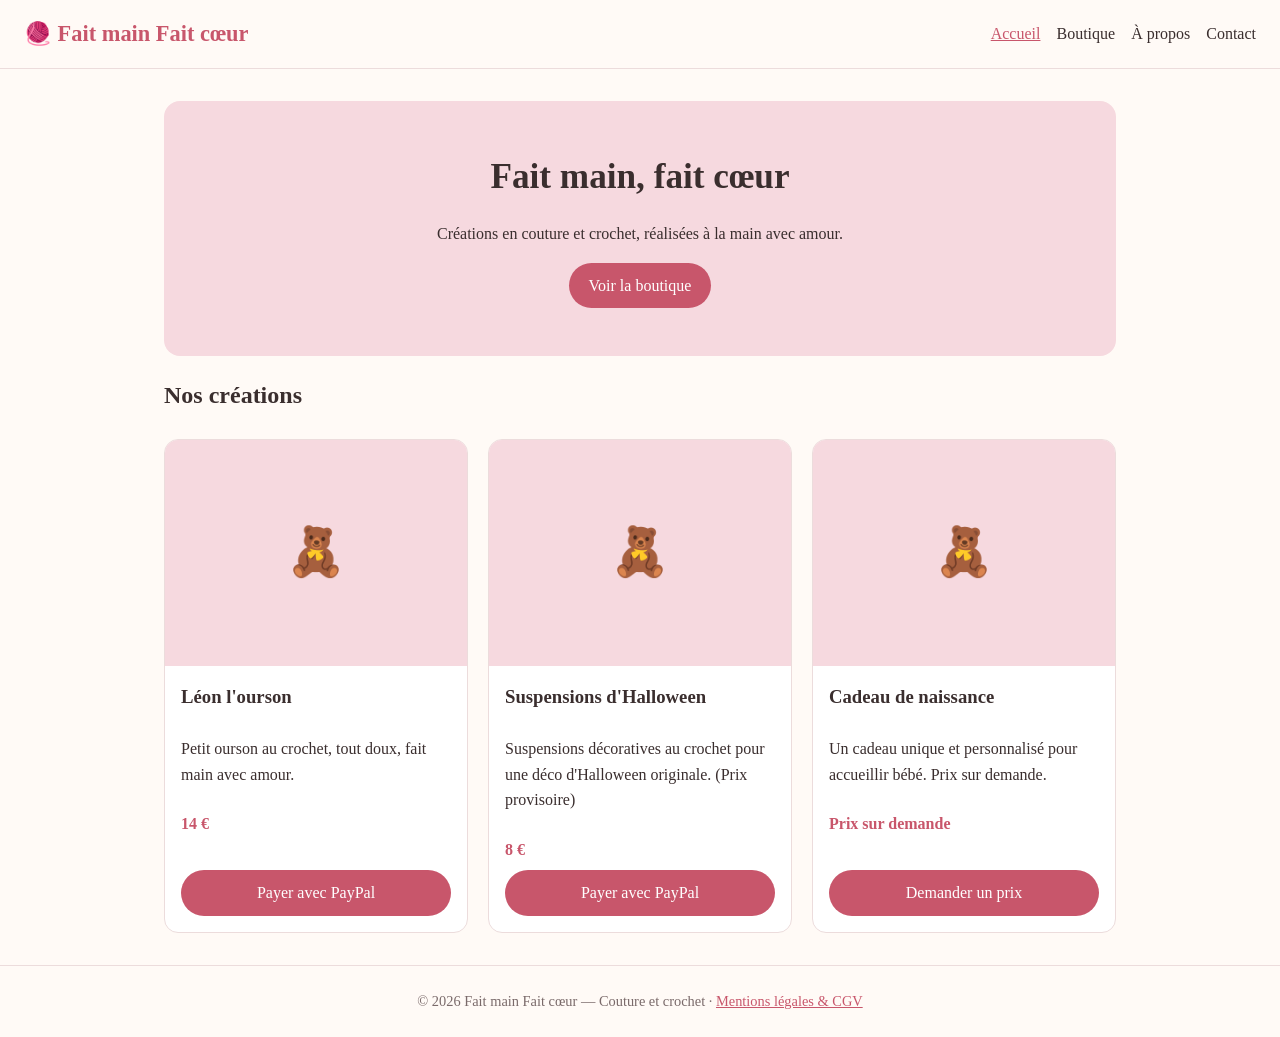
==== index.html @ d3f8ce73 "Site Fait main Fait coeur Co-Authored-By: Claude Sonnet 5.5 <noreply@anthropic.com>" ====
<!doctype html>
<html lang="fr"><head><meta charset="utf-8"><meta name="viewport" content="width=device-width,initial-scale=1">
<title>Accueil — Fait main Fait cœur</title><link rel="stylesheet" href="style.css"></head>
<body><header></header><main>
<section class="hero"><h1>Fait main, fait cœur</h1><p>Créations en couture et crochet, réalisées à la main avec amour.</p><a class="btn" href="boutique.html">Voir la boutique</a></section>
<h2>Nos créations</h2><div class="grid" id="produits" data-max="3"></div>
</main><footer></footer><script src="produits.js"></script><script src="app.js"></script></body></html>
---- style.css ----
:root{--bg:#fffaf6;--card:#fff;--text:#3a2e2e;--muted:#7a6a6a;--accent:#c8566b;--accent2:#f6d9df;--border:#ecdcdc}
@media(prefers-color-scheme:dark){:root{--bg:#1d1719;--card:#2a2124;--text:#f3e9e9;--muted:#b9a8a8;--accent:#e57a8f;--accent2:#43292f;--border:#3d2f33}}
*{box-sizing:border-box}
body{margin:0;font-family:Georgia,'Times New Roman',serif;background:var(--bg);color:var(--text);line-height:1.6}
a{color:var(--accent)}
header{display:flex;flex-wrap:wrap;gap:12px;justify-content:space-between;align-items:center;padding:16px 24px;border-bottom:1px solid var(--border)}
.logo{font-size:1.4rem;font-weight:bold;text-decoration:none;color:var(--accent)}
nav a{margin-left:16px;text-decoration:none;color:var(--text)}
nav a:hover,nav a.on{color:var(--accent);text-decoration:underline}
main{max-width:1000px;margin:0 auto;padding:32px 24px}
.hero{text-align:center;padding:48px 16px;background:var(--accent2);border-radius:16px}
.hero h1{margin:0 0 8px;font-size:2.2rem}
.btn{display:inline-block;background:var(--accent);color:#fff;padding:10px 20px;border-radius:999px;text-decoration:none;border:0;font:inherit;cursor:pointer}
.grid{display:grid;grid-template-columns:repeat(auto-fill,minmax(260px,1fr));gap:20px;margin-top:24px}
.card{background:var(--card);border:1px solid var(--border);border-radius:14px;overflow:hidden;display:flex;flex-direction:column}
.card .img{aspect-ratio:4/3;background:var(--accent2);display:flex;align-items:center;justify-content:center;font-size:3rem}
.card img{width:100%;height:100%;object-fit:cover;display:block}
.card .body{padding:16px;display:flex;flex-direction:column;gap:8px;flex:1}
.card h3{margin:0}.prix{font-weight:bold;color:var(--accent)}
.card .btn{margin-top:auto;text-align:center}
form{display:grid;gap:12px;max-width:520px}
input,textarea{padding:10px;border:1px solid var(--border);border-radius:8px;background:var(--card);color:var(--text);font:inherit}
footer{text-align:center;color:var(--muted);padding:24px;border-top:1px solid var(--border);font-size:.9rem}
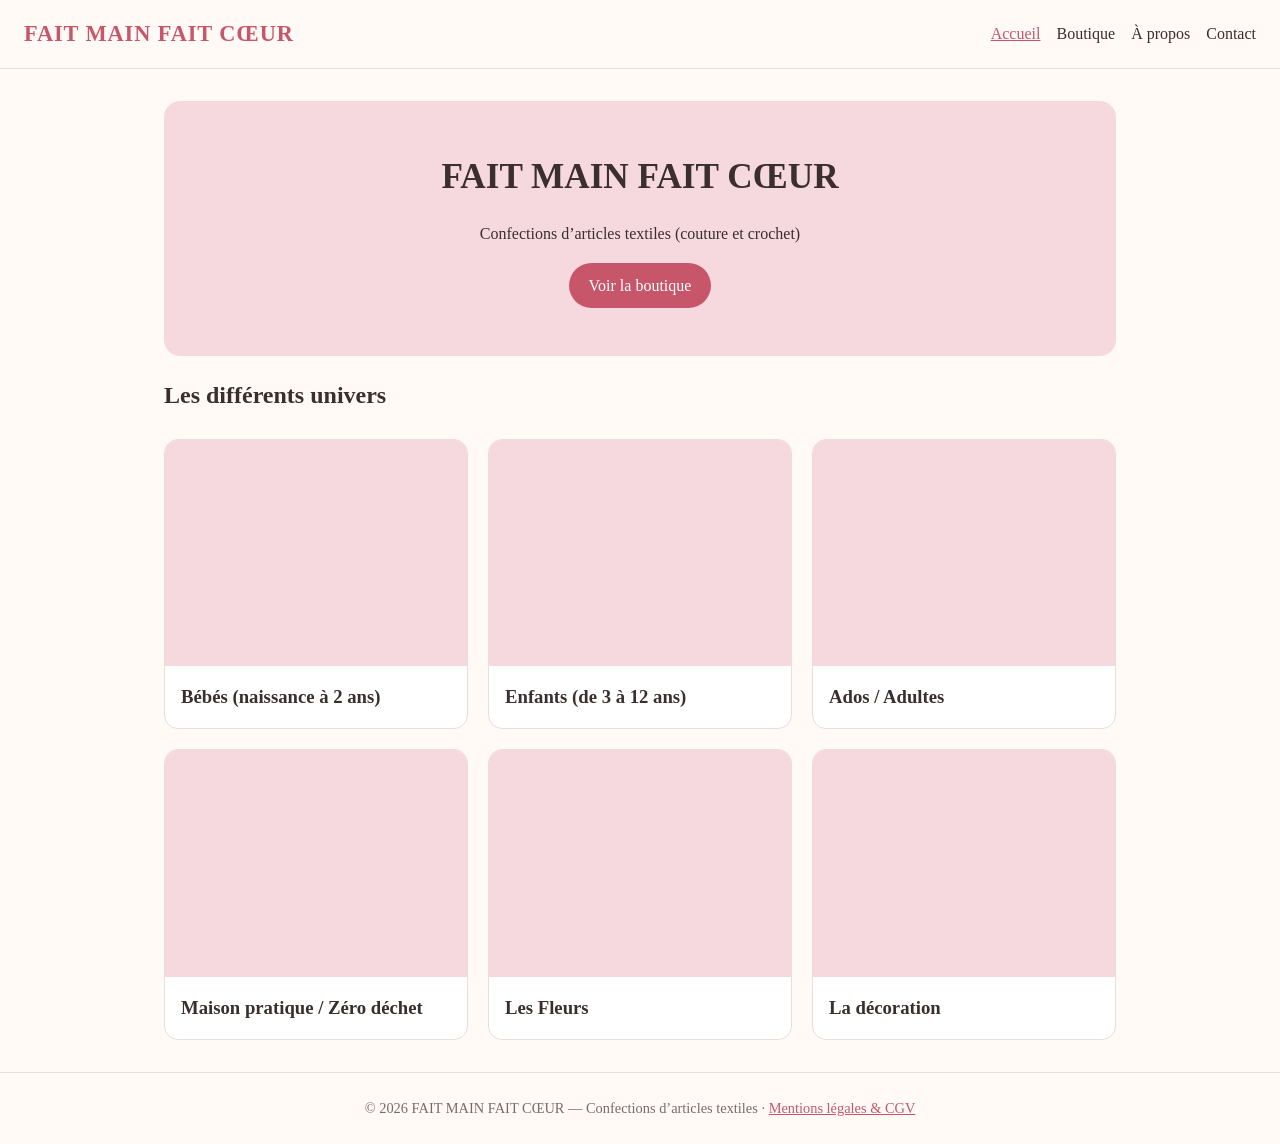
==== commit d099acc6: "Modifications demandées par Isabelle : textes, 6 univers, mentions légales, catégories Co-Authored-B" ====
--- a/index.html
+++ b/index.html
@@ -1,7 +1,7 @@
 <!doctype html>
 <html lang="fr"><head><meta charset="utf-8"><meta name="viewport" content="width=device-width,initial-scale=1">
-<title>Accueil — Fait main Fait cœur</title><link rel="stylesheet" href="style.css"></head>
+<title>Accueil — FAIT MAIN FAIT CŒUR</title><link rel="stylesheet" href="style.css"></head>
 <body><header></header><main>
-<section class="hero"><h1>Fait main, fait cœur</h1><p>Créations en couture et crochet, réalisées à la main avec amour.</p><a class="btn" href="boutique.html">Voir la boutique</a></section>
-<h2>Nos créations</h2><div class="grid" id="produits" data-max="3"></div>
+<section class="hero"><h1>FAIT MAIN FAIT CŒUR</h1><p>Confections d’articles textiles (couture et crochet)</p><a class="btn" href="boutique.html">Voir la boutique</a></section>
+<h2>Les différents univers</h2><div class="grid" id="univers"></div>
 </main><footer></footer><script src="produits.js"></script><script src="app.js"></script></body></html>
--- a/style.css
+++ b/style.css
@@ -19,5 +19,10 @@
 .card h3{margin:0}.prix{font-weight:bold;color:var(--accent)}
 .card .btn{margin-top:auto;text-align:center}
 form{display:grid;gap:12px;max-width:520px}
-input,textarea{padding:10px;border:1px solid var(--border);border-radius:8px;background:var(--card);color:var(--text);font:inherit}
+input,textarea,select{padding:10px;border:1px solid var(--border);border-radius:8px;background:var(--card);color:var(--text);font:inherit}
 footer{text-align:center;color:var(--muted);padding:24px;border-top:1px solid var(--border);font-size:.9rem}
+.muted{color:var(--muted)}
+.cadre{text-decoration:none;color:inherit;transition:transform .15s}.cadre:hover{transform:translateY(-3px)}
+section h2{margin-top:40px}
+.portrait{max-width:280px;width:100%;border-radius:14px;display:block;margin-top:12px}
+.logo{letter-spacing:.04em}
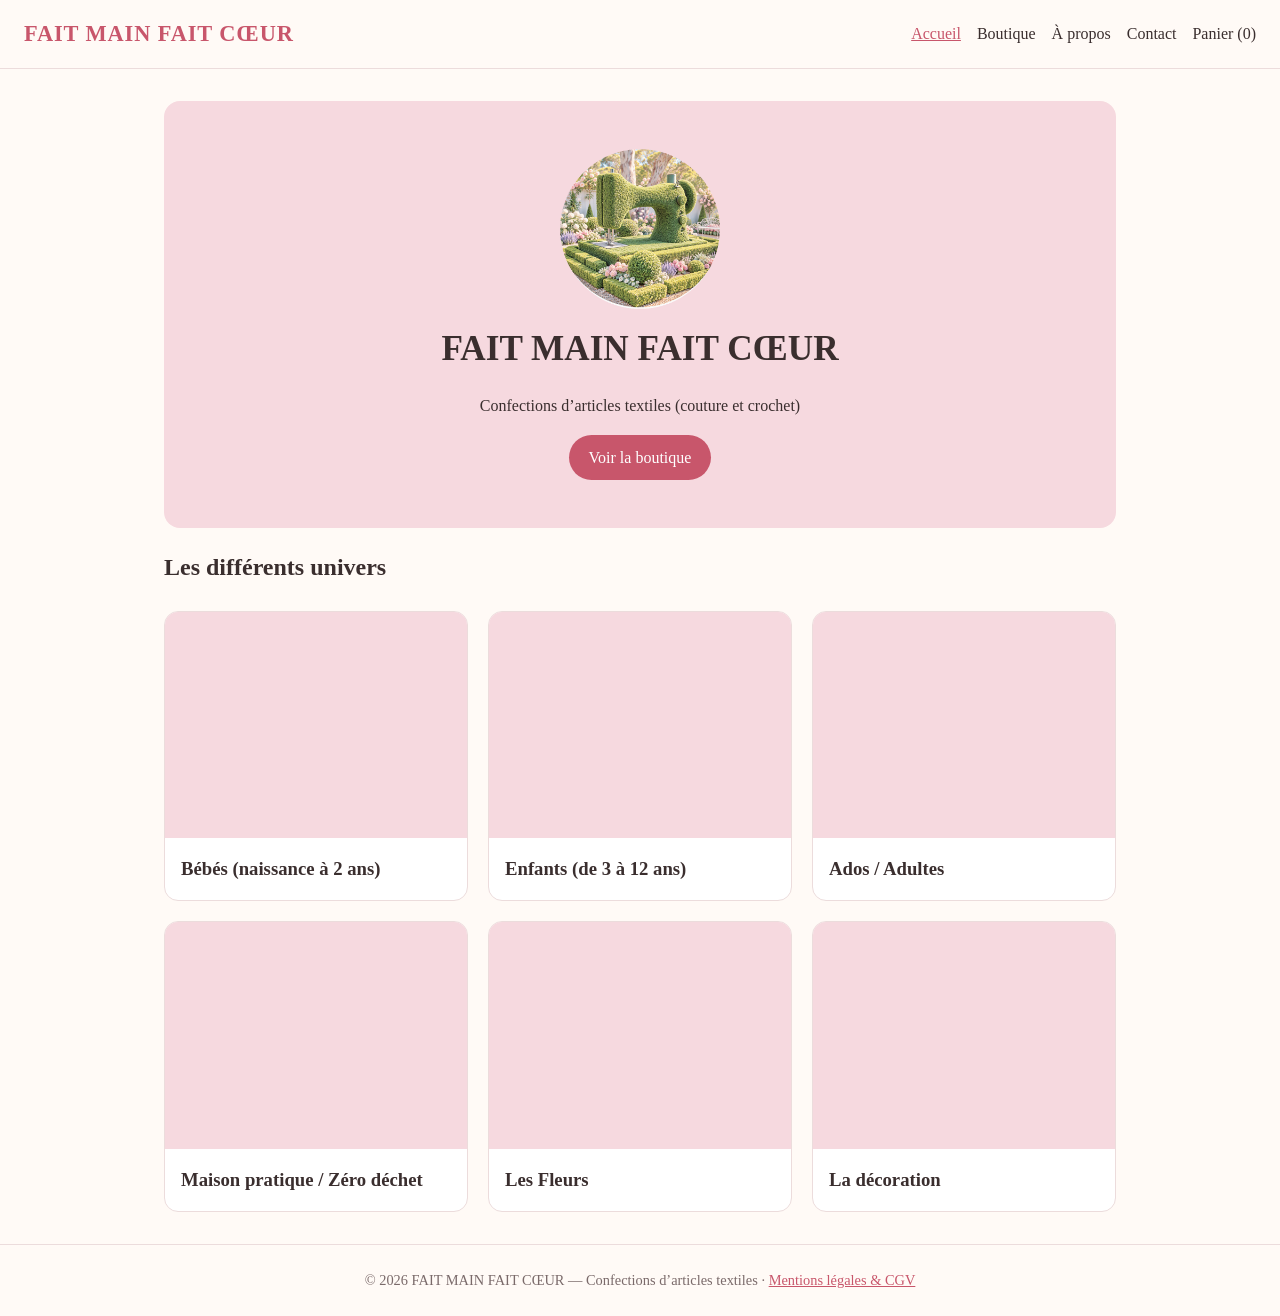
==== commit bc02de27: "Logo sur l'accueil, photo d'Isabelle sur À propos Co-Authored-By: Claude Sonnet 5.5 <noreply@anthrop" ====
--- a/index.html
+++ b/index.html
@@ -2,6 +2,6 @@
 <html lang="fr"><head><meta charset="utf-8"><meta name="viewport" content="width=device-width,initial-scale=1">
 <title>Accueil — FAIT MAIN FAIT CŒUR</title><link rel="stylesheet" href="style.css"></head>
 <body><header></header><main>
-<section class="hero"><h1>FAIT MAIN FAIT CŒUR</h1><p>Confections d’articles textiles (couture et crochet)</p><a class="btn" href="boutique.html">Voir la boutique</a></section>
+<section class="hero"><img class="logo-hero" src="images/logo.png" alt="Logo FAIT MAIN FAIT CŒUR"><h1>FAIT MAIN FAIT CŒUR</h1><p>Confections d’articles textiles (couture et crochet)</p><a class="btn" href="boutique.html">Voir la boutique</a></section>
 <h2>Les différents univers</h2><div class="grid" id="univers"></div>
 </main><footer></footer><script src="produits.js"></script><script src="app.js"></script></body></html>
--- a/style.css
+++ b/style.css
@@ -26,3 +26,8 @@
 section h2{margin-top:40px}
 .portrait{max-width:280px;width:100%;border-radius:14px;display:block;margin-top:12px}
 .logo{letter-spacing:.04em}
+.tbl{width:100%;border-collapse:collapse;margin-bottom:16px}.tbl th,.tbl td{text-align:left;padding:8px;border-bottom:1px solid var(--border)}
+.q{border:1px solid var(--border);background:var(--card);color:var(--text);border-radius:6px;cursor:pointer;padding:2px 8px;font:inherit}
+.row{display:flex;gap:8px;flex-wrap:wrap}.alt{background:var(--muted)}
+.logo-hero{width:160px;height:160px;display:block;margin:0 auto 12px}
+.portrait{max-width:200px;border-radius:50%}
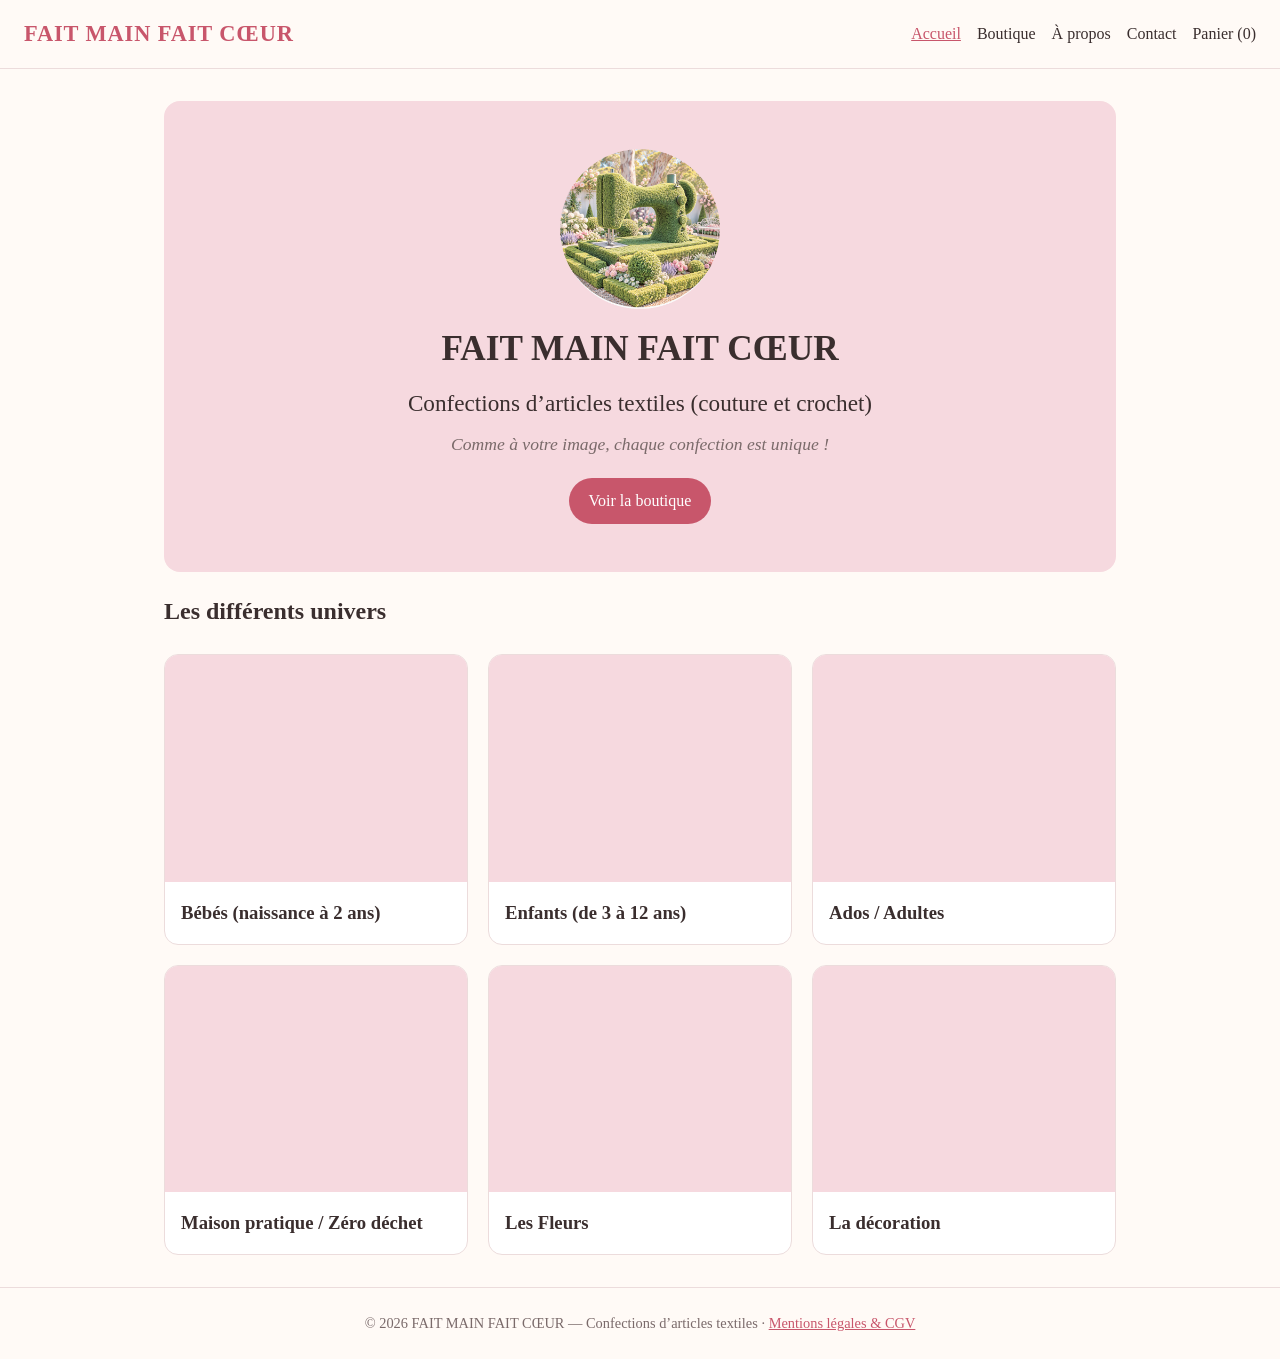
==== commit 71769e69: "Accueil : sous-titre plus grand et phrase, pièces uniques (quantité 1) Co-Authored-By: Claude Sonnet" ====
--- a/index.html
+++ b/index.html
@@ -2,6 +2,6 @@
 <html lang="fr"><head><meta charset="utf-8"><meta name="viewport" content="width=device-width,initial-scale=1">
 <title>Accueil — FAIT MAIN FAIT CŒUR</title><link rel="stylesheet" href="style.css"></head>
 <body><header></header><main>
-<section class="hero"><img class="logo-hero" src="images/logo.png" alt="Logo FAIT MAIN FAIT CŒUR"><h1>FAIT MAIN FAIT CŒUR</h1><p>Confections d’articles textiles (couture et crochet)</p><a class="btn" href="boutique.html">Voir la boutique</a></section>
+<section class="hero"><img class="logo-hero" src="images/logo.png" alt="Logo FAIT MAIN FAIT CŒUR"><h1>FAIT MAIN FAIT CŒUR</h1><p class="hero-titre">Confections d’articles textiles (couture et crochet)</p><p class="hero-sub">Comme à votre image, chaque confection est unique !</p><a class="btn" href="boutique.html">Voir la boutique</a></section>
 <h2>Les différents univers</h2><div class="grid" id="univers"></div>
 </main><footer></footer><script src="produits.js"></script><script src="app.js"></script></body></html>
--- a/style.css
+++ b/style.css
@@ -31,3 +31,9 @@
 .row{display:flex;gap:8px;flex-wrap:wrap}.alt{background:var(--muted)}
 .logo-hero{width:160px;height:160px;display:block;margin:0 auto 12px}
 .portrait{max-width:200px;border-radius:50%}
+.vars{display:flex;gap:6px;flex-wrap:wrap}
+.vari{border:2px solid transparent;border-radius:8px;background:none;padding:2px;cursor:pointer;width:64px;font:inherit;font-size:.7rem;color:var(--text)}
+.vari.sel{border-color:var(--accent)}
+.vari img{width:100%;height:48px;object-fit:cover;border-radius:6px;display:block}
+.hero p.hero-titre{font-size:1.45rem;margin:8px 0}
+.hero p.hero-sub{font-size:1.1rem;font-style:italic;color:var(--muted);margin:4px 0 20px}
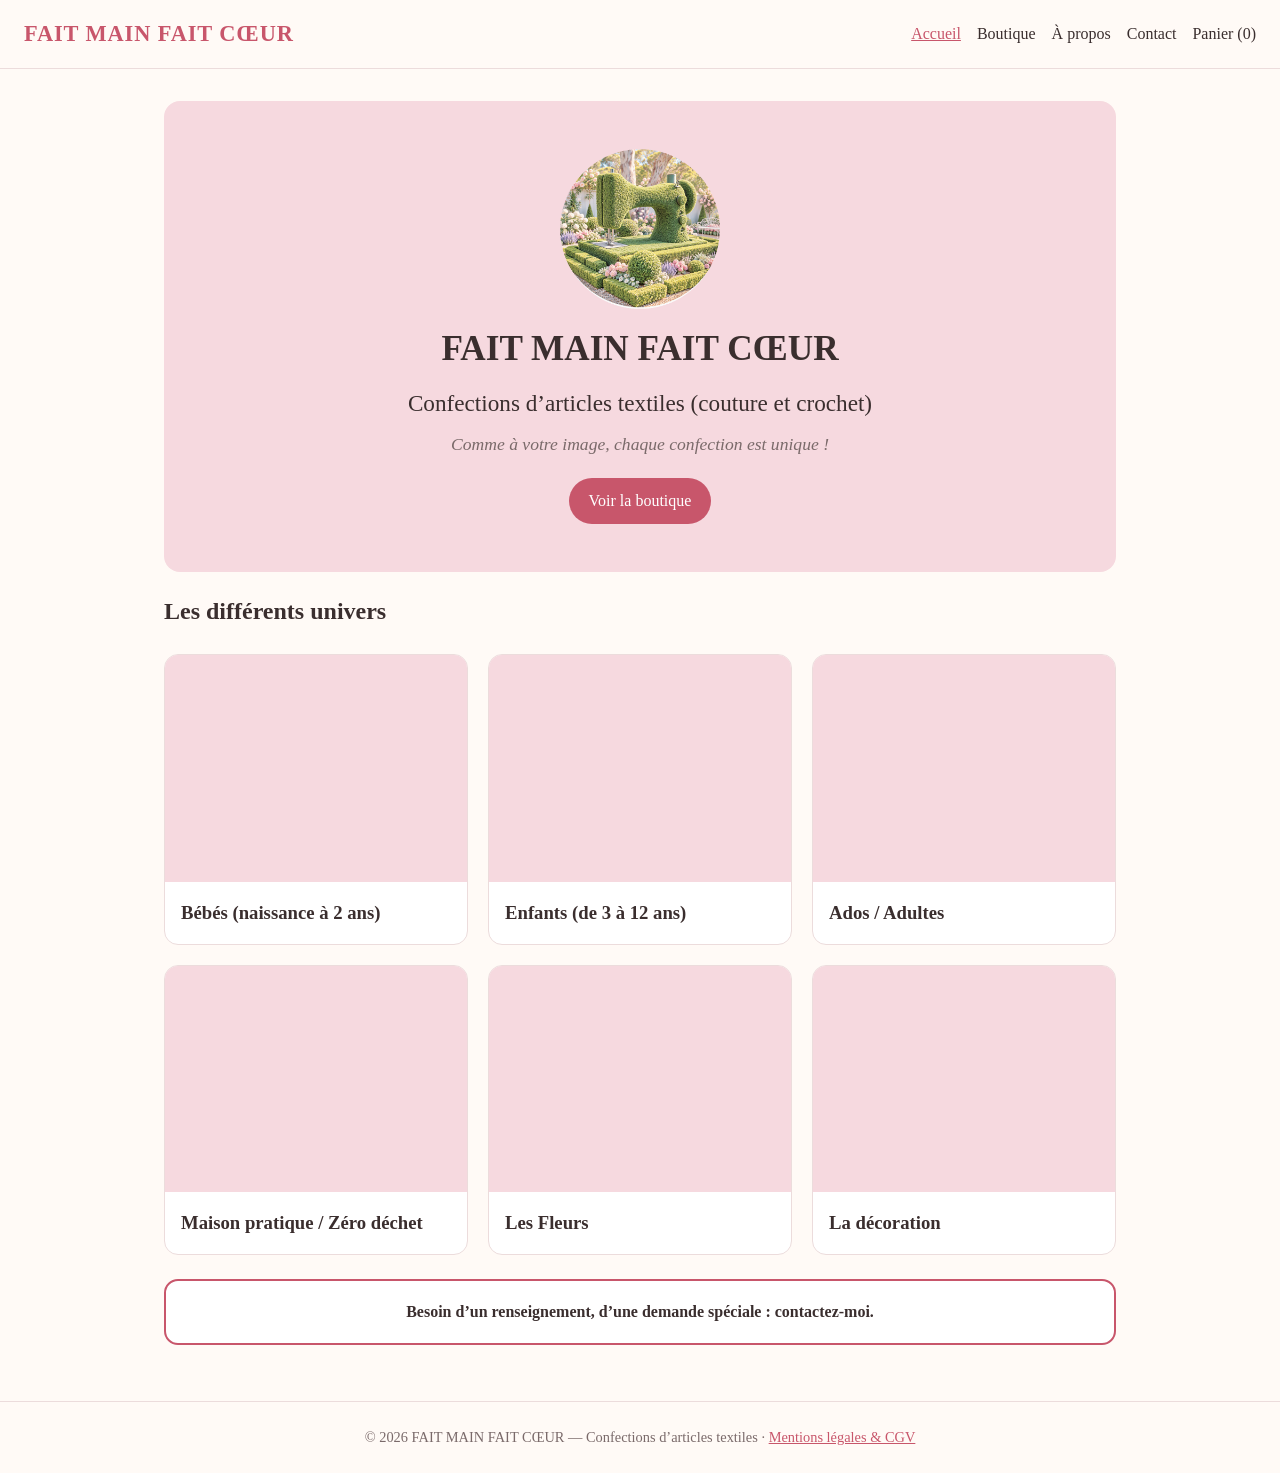
==== commit 6f5277b9: "Nouveaux produits en haut, glisser-déposer, cadre contact, textes boutique, plus de chèque Co-Author" ====
--- a/index.html
+++ b/index.html
@@ -4,4 +4,5 @@
 <body><header></header><main>
 <section class="hero"><img class="logo-hero" src="images/logo.png" alt="Logo FAIT MAIN FAIT CŒUR"><h1>FAIT MAIN FAIT CŒUR</h1><p class="hero-titre">Confections d’articles textiles (couture et crochet)</p><p class="hero-sub">Comme à votre image, chaque confection est unique !</p><a class="btn" href="boutique.html">Voir la boutique</a></section>
 <h2>Les différents univers</h2><div class="grid" id="univers"></div>
+<a class="contact-box" href="contact.html"><strong>Besoin d’un renseignement, d’une demande spéciale : contactez-moi.</strong></a>
 </main><footer></footer><script src="produits.js"></script><script src="app.js"></script></body></html>
--- a/style.css
+++ b/style.css
@@ -37,3 +37,5 @@
 .vari img{width:100%;height:48px;object-fit:cover;border-radius:6px;display:block}
 .hero p.hero-titre{font-size:1.45rem;margin:8px 0}
 .hero p.hero-sub{font-size:1.1rem;font-style:italic;color:var(--muted);margin:4px 0 20px}
+.contact-box{display:block;border:2px solid var(--accent);border-radius:14px;padding:18px;text-align:center;text-decoration:none;color:var(--text);margin:24px 0;background:var(--card)}
+.contact-box:hover{background:var(--accent2)}
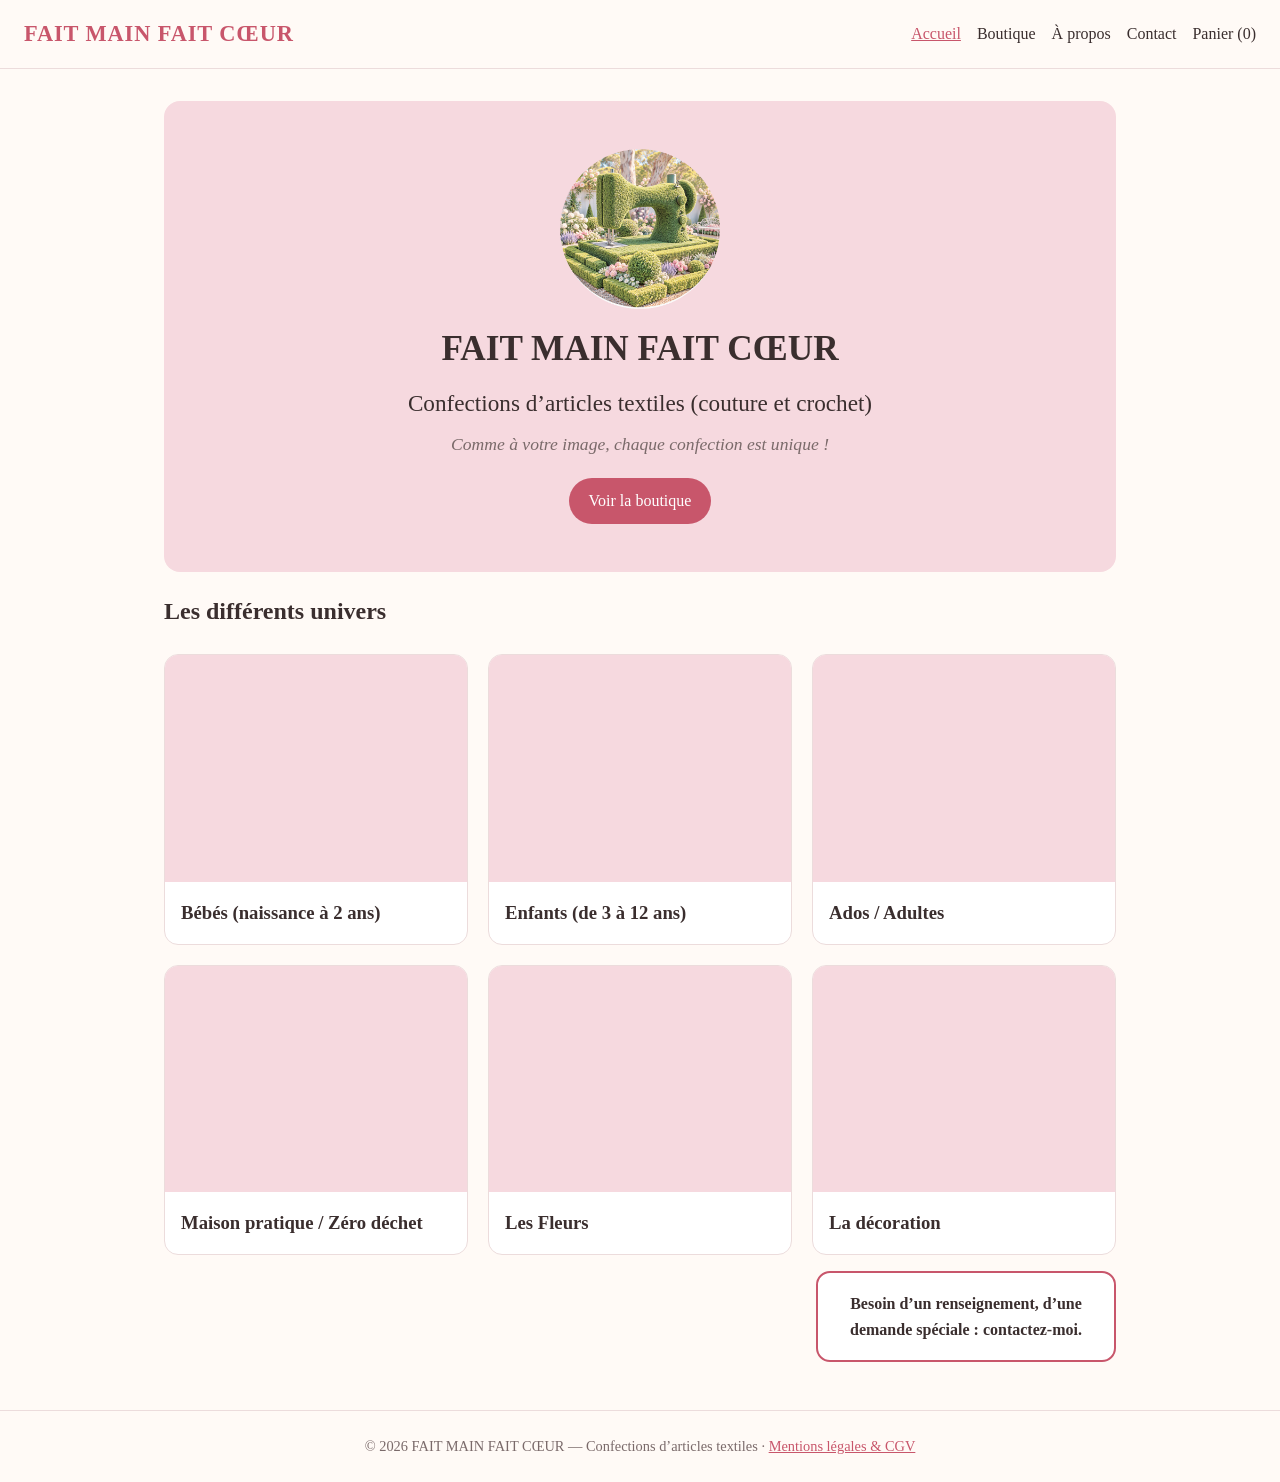
==== commit 87db0d94: "Encadré contact à droite, référencement (description, mots-clés, sitemap) Co-Authored-By: Claude Son" ====
--- a/index.html
+++ b/index.html
@@ -1,6 +1,9 @@
 <!doctype html>
 <html lang="fr"><head><meta charset="utf-8"><meta name="viewport" content="width=device-width,initial-scale=1">
-<title>Accueil — FAIT MAIN FAIT CŒUR</title><link rel="stylesheet" href="style.css"></head>
+<title>Accueil — FAIT MAIN FAIT CŒUR</title>
+<meta name="description" content="FAIT MAIN FAIT CŒUR : confections artisanales d’articles textiles (couture et crochet), faites main à Évreux. Layette, doudous, lingettes lavables, trousses, décoration, cadeaux de naissance. Chaque confection est unique.">
+<meta name="keywords" content="fait main, fait maison, diy, handmade, couture, crochet, confection, artisanal, atelier, textile, tissu, bébé, enfant, ados, adultes, maison pratique, zéro déchet, noël, halloween, merci, décoration, fleurs crochet, layette, naissance, lingette, bavoir, doudou, hochet, anneau dentition, peluche, oeko-tex, éponge bambou, nid d'abeille, coton, serviette, chouchou, cabas, cartable, collier, porte-clés, disque démaquillant, pochette, trousse, porte-monnaie, sac, sac seau, tote-bag, dragonne, étui lunettes, étui écouteurs, marque-page, attache câble, boucles d'oreilles, éponge douche, éponge cuisine, couvercle tissu, charlotte tissu, porte-bouteille, housse, panier de rangement, coffret, cadeau, écologique, économique, Évreux">
+<link rel="canonical" href="https://excelproconseil.github.io/fait-main-fait-coeur/"><link rel="stylesheet" href="style.css"></head>
 <body><header></header><main>
 <section class="hero"><img class="logo-hero" src="images/logo.png" alt="Logo FAIT MAIN FAIT CŒUR"><h1>FAIT MAIN FAIT CŒUR</h1><p class="hero-titre">Confections d’articles textiles (couture et crochet)</p><p class="hero-sub">Comme à votre image, chaque confection est unique !</p><a class="btn" href="boutique.html">Voir la boutique</a></section>
 <h2>Les différents univers</h2><div class="grid" id="univers"></div>
--- a/style.css
+++ b/style.css
@@ -39,3 +39,7 @@
 .hero p.hero-sub{font-size:1.1rem;font-style:italic;color:var(--muted);margin:4px 0 20px}
 .contact-box{display:block;border:2px solid var(--accent);border-radius:14px;padding:18px;text-align:center;text-decoration:none;color:var(--text);margin:24px 0;background:var(--card)}
 .contact-box:hover{background:var(--accent2)}
+.contact-box{max-width:300px;margin:16px 0 16px auto}
+.intro-row{display:flex;gap:24px;align-items:flex-start;flex-wrap:wrap}
+.intro-row>p{flex:1 1 320px;margin:16px 0}
+.intro-row .contact-box{flex:0 1 300px}
